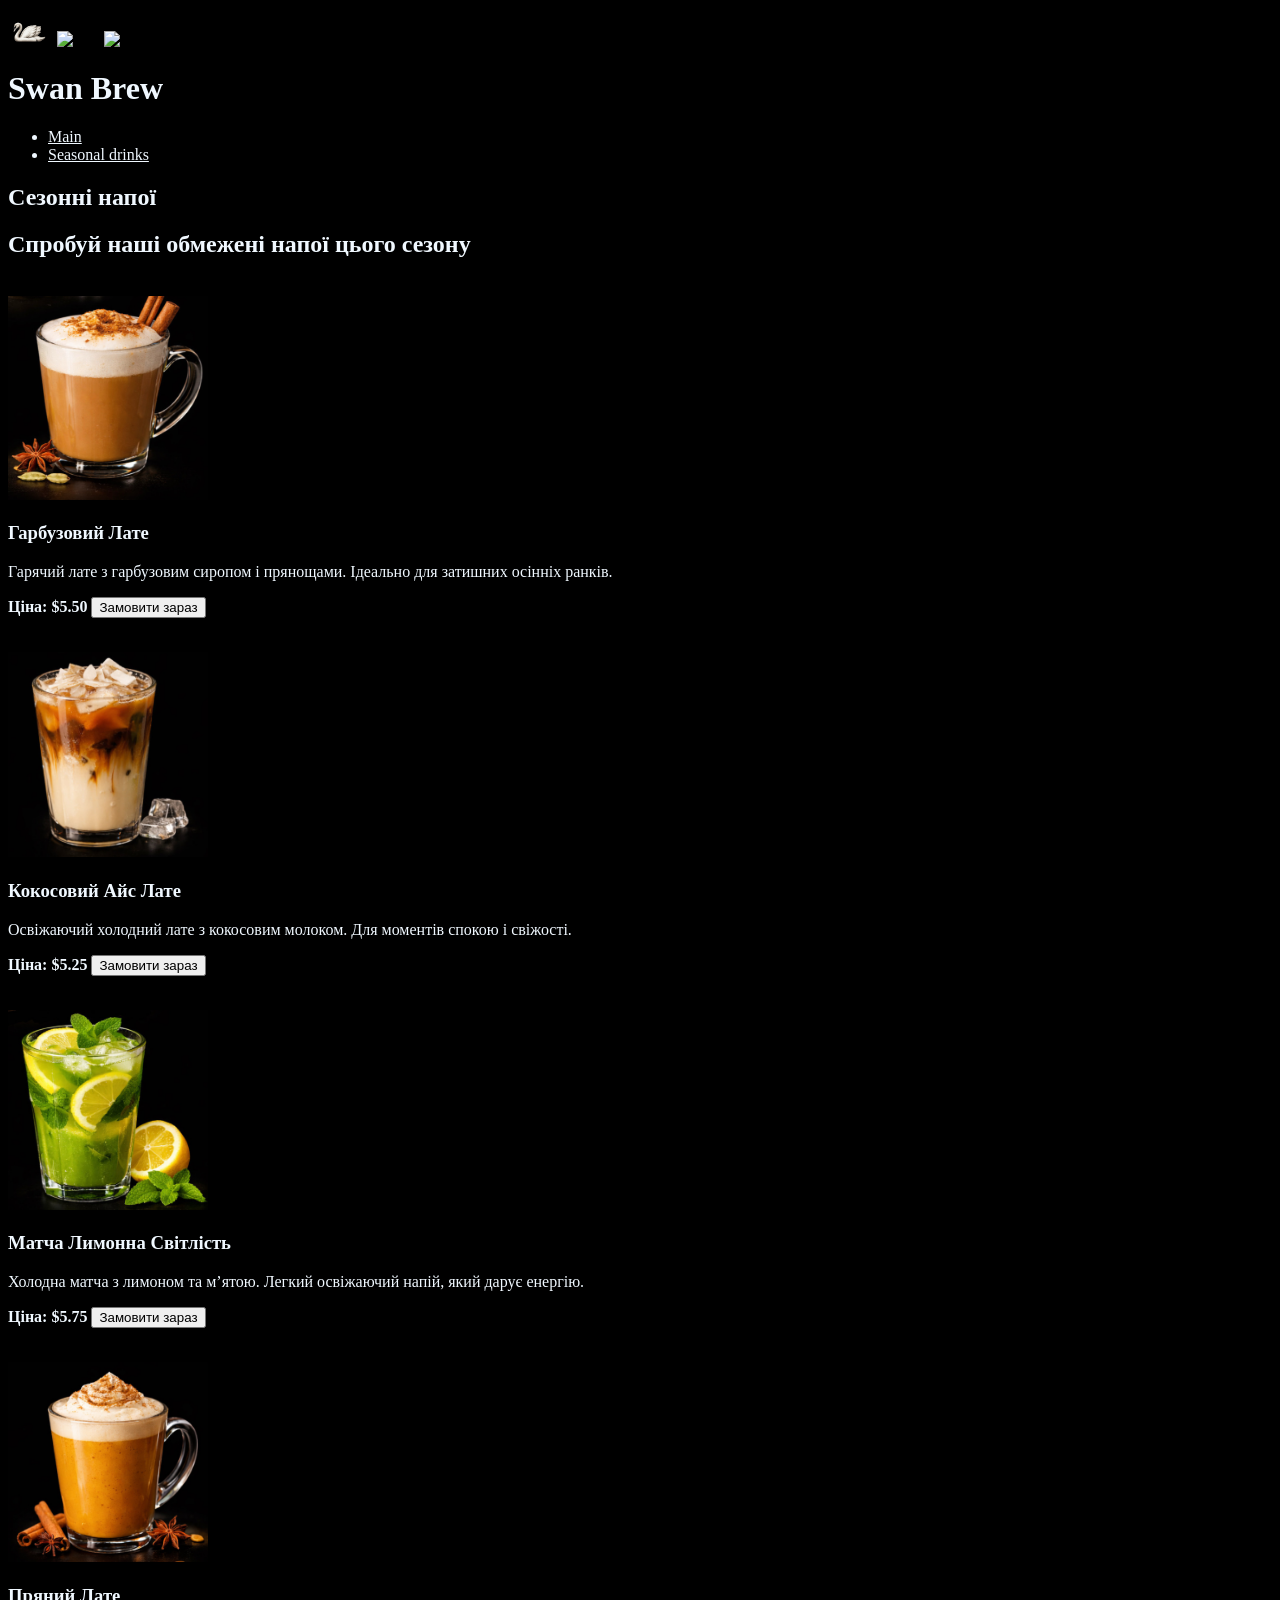
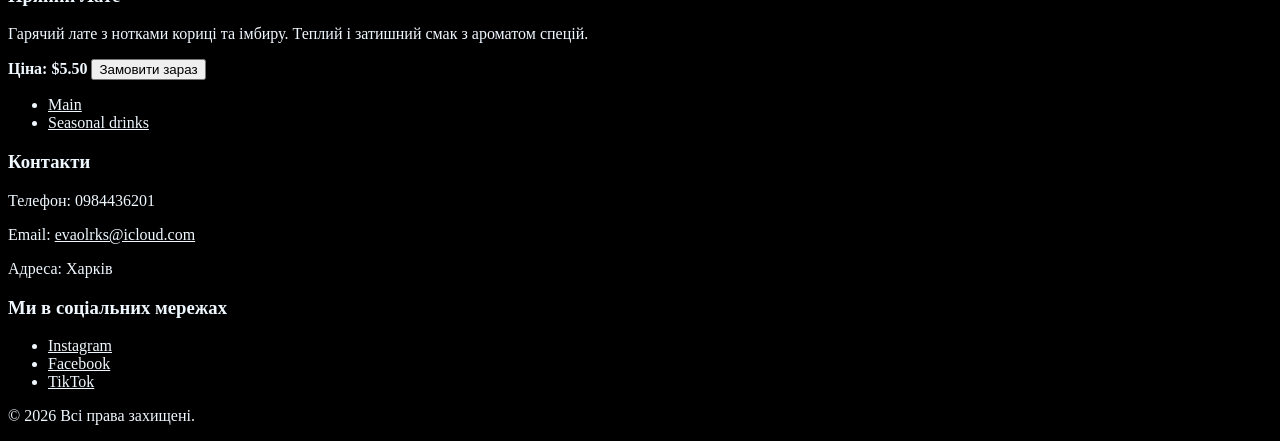
==== seasonal.html @ 901956c5 "first commit" ====
<!DOCTYPE html>
<html lang="uk">

<head>
    <meta charset="UTF-8">
    <meta name="viewport" content="width=device-width, initial-scale=1.0">
    <title>Document</title>
    <style>
        body {
            background-color: black;
        }

        h1 {
            color: aliceblue;
        }

        li {
            color: aliceblue;
        }

        h2 {
            color: aliceblue;
        }

        h3 {
            color: aliceblue;
        }

        p {
            color: aliceblue;
        }

        h4 {
            color: aliceblue;
        }

        a {
            color: aliceblue;
        }
    </style>
</head>

<body>
    <header>
        <img src="./images/swanBrew.jpg" alt="Swan Brew" width="45">
        <img src="./images/navigation.pdf" alt="Nav">
        <img src="./images/socialMedia.pdf" alt="SocialMedia">
        <h1>Swan Brew</h1>

        <nav>
            <ul>
                <li><a href="index.html">Main</a></li>
                <li><a href="seasonal.html">Seasonal drinks</a></li>
            </ul>
        </nav>
    </header>

    <main>
        <section id="seasonal">
            <h1>Сезонні напої</h1>
            <h2>Спробуй наші обмежені напої цього сезону</h2>

            <div class="cards">

                <div class="card">
                    <div class="badge">LIMITED</div>
                    <img src="./images/pumpkinLatte.JPEG" alt="Гарбузовий Лате" width="200">
                    <h3>Гарбузовий Лате</h3>
                    <p>Гарячий лате з гарбузовим сиропом і прянощами. Ідеально для затишних осінніх ранків.</p>
                    <p><strong>Ціна: $5.50 </strong><button>Замовити зараз</button></p>
                </div>

                <div class="card">
                    <div class="badge">NEW</div>
                    <img src="./images/coconutIcedLatte.JPEG" alt="Кокосовий Айс Лате" width="200">
                    <h3>Кокосовий Айс Лате</h3>
                    <p>Освіжаючий холодний лате з кокосовим молоком. Для моментів спокою і свіжості.</p>
                    <p><strong>Ціна: $5.25 </strong><button>Замовити зараз</button></p>
                </div>

                <div class="card">
                    <div class="badge">NEW</div>
                    <img src="./images/lemonMatcha.JPEG" alt="Матча Лимонна Світлість" width="200">
                    <h3>Матча Лимонна Світлість</h3>
                    <p>Холодна матча з лимоном та м’ятою. Легкий освіжаючий напій, який дарує енергію.</p>
                    <p><strong>Ціна: $5.75 </strong><button>Замовити зараз</button></p>
                </div>

                <div class="card">
                    <div class="badge">LIMITED</div>
                    <img src="./images/spicyLatte.JPEG" alt="Пряний Лате" width="200">
                    <h3>Пряний Лате</h3>
                    <p>Гарячий лате з нотками кориці та імбиру. Теплий і затишний смак з ароматом спецій.</p>
                    <p><strong>Ціна: $5.50 </strong><button>Замовити зараз</button></p>
                </div>

            </div>
        </section>
    </main>

    <footer>
        <nav>
            <ul>
                <li><a href="index.html">Main</a></li>
                <li><a href="seasonal.html">Seasonal drinks</a></li>
            </ul>
        </nav>
        <section id="contact">
            <h3>Контакти</h3>
            <p>Телефон: 0984436201</p>
            <p>Email: <a href="mailto:evaolrks@icloud.com">evaolrks@icloud.com</a></p>
            <p>Адреса: Харків</p>
        </section>
        <section id="social-media">
            <h3>Ми в соціальних мережах</h3>
            <ul>
                <li><a href="#">Instagram</a></li>
                <li><a href="#">Facebook</a></li>
                <li><a href="#">TikTok</a></li>
            </ul>
        </section>
        <p>&copy; 2026 Всі права захищені.</p>
    </footer>
</body>

</html>
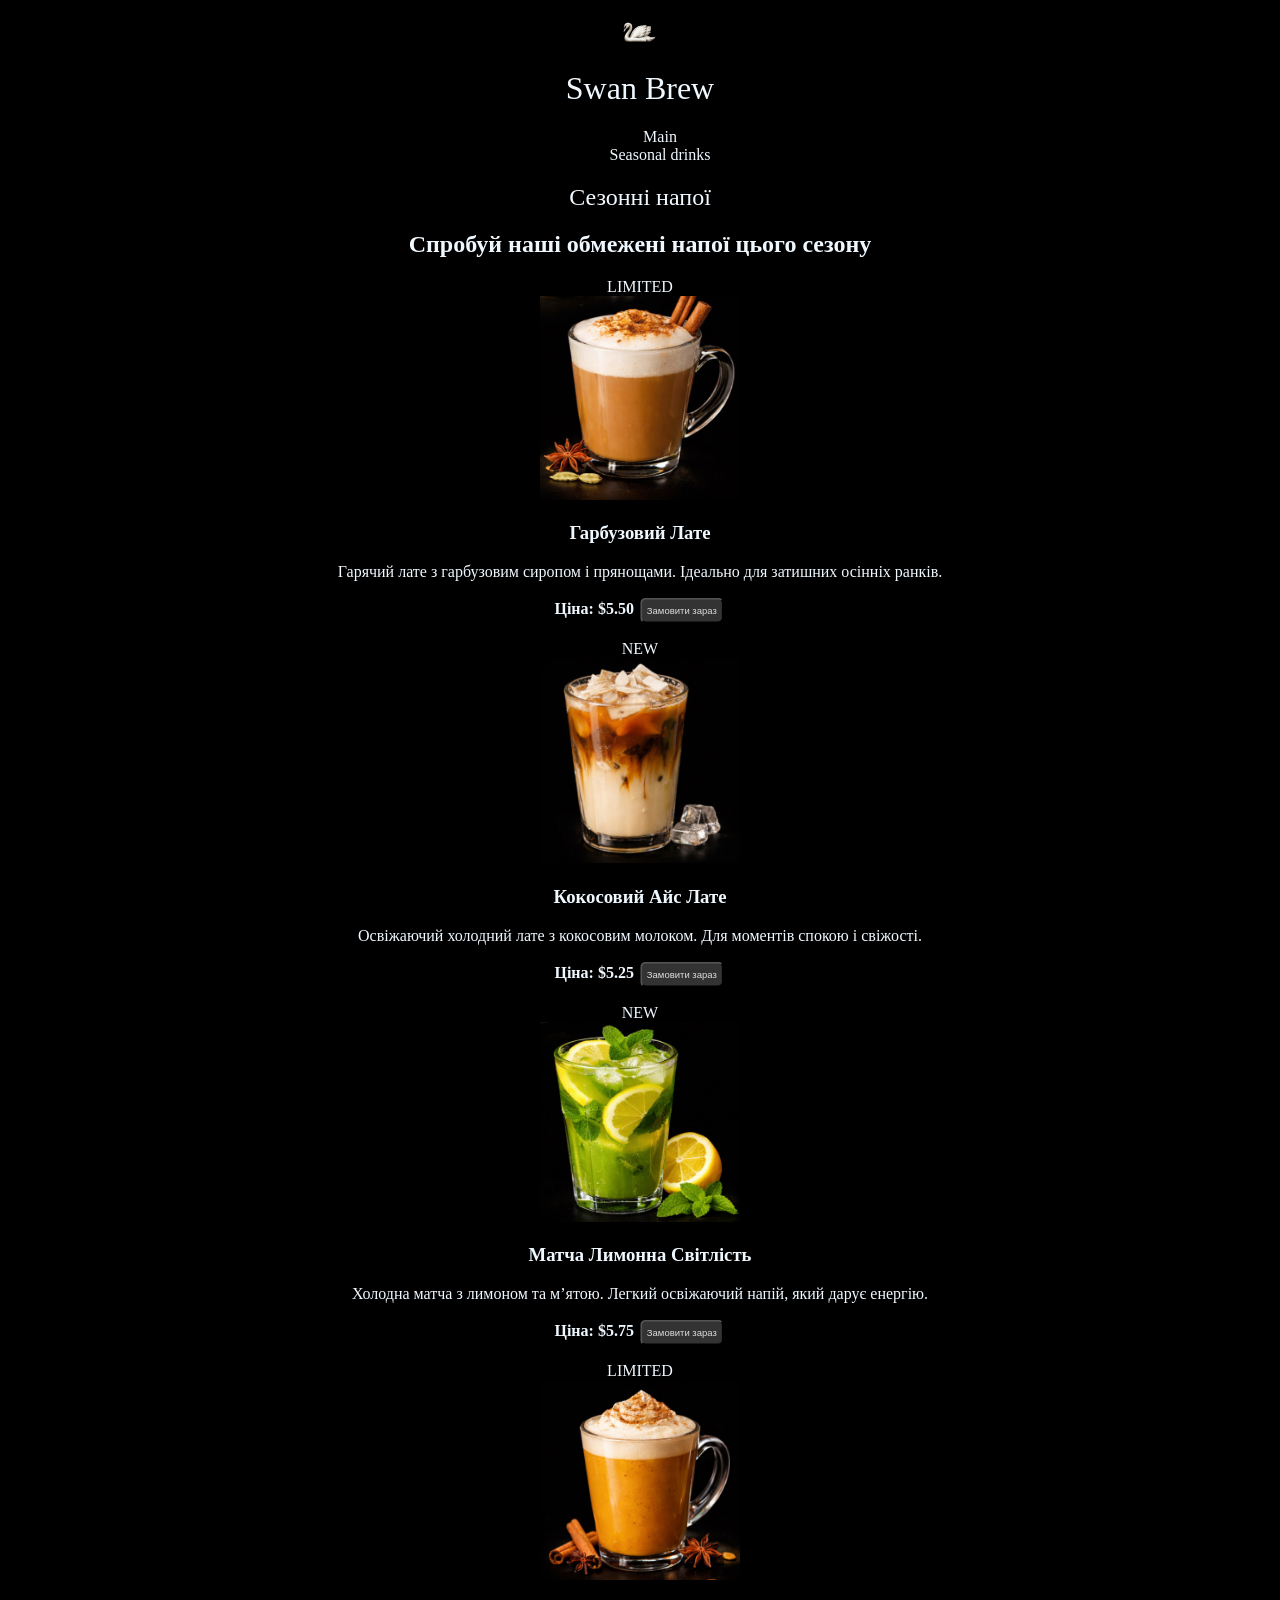
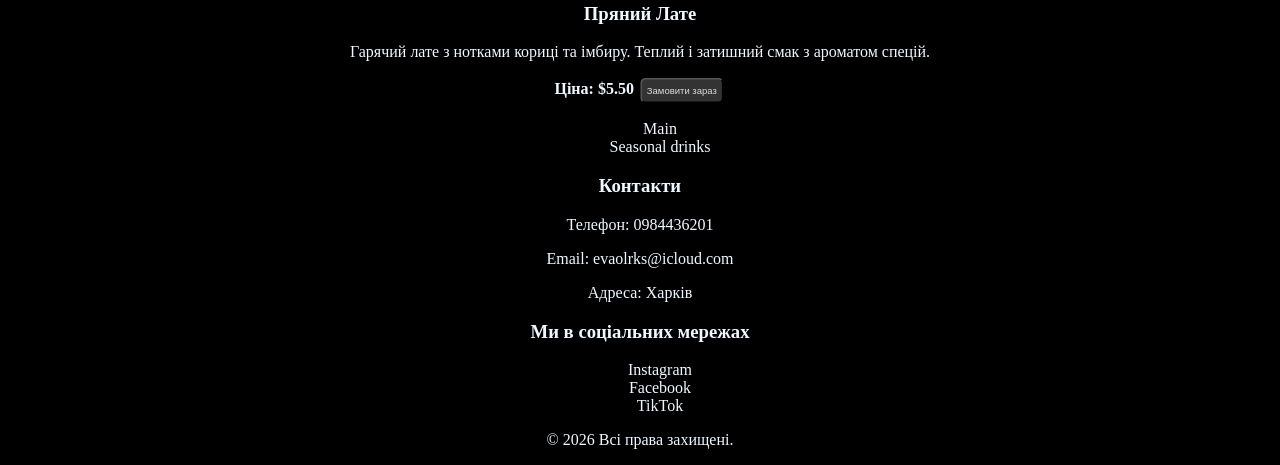
==== commit 4d1c6e34: "commit" ====
--- a/seasonal.html
+++ b/seasonal.html
@@ -4,49 +4,16 @@
 <head>
     <meta charset="UTF-8">
     <meta name="viewport" content="width=device-width, initial-scale=1.0">
-    <title>Document</title>
-    <style>
-        body {
-            background-color: black;
-        }
-
-        h1 {
-            color: aliceblue;
-        }
-
-        li {
-            color: aliceblue;
-        }
-
-        h2 {
-            color: aliceblue;
-        }
-
-        h3 {
-            color: aliceblue;
-        }
-
-        p {
-            color: aliceblue;
-        }
-
-        h4 {
-            color: aliceblue;
-        }
-
-        a {
-            color: aliceblue;
-        }
-    </style>
+    <title>Swan Brew - Seasonal Drinks</title>
+    <link rel="stylesheet" href="./style.css">
 </head>
 
 <body>
     <header>
         <img src="./images/swanBrew.jpg" alt="Swan Brew" width="45">
-        <img src="./images/navigation.pdf" alt="Nav">
-        <img src="./images/socialMedia.pdf" alt="SocialMedia">
+       
         <h1>Swan Brew</h1>
-
+       
         <nav>
             <ul>
                 <li><a href="index.html">Main</a></li>
@@ -59,40 +26,38 @@
         <section id="seasonal">
             <h1>Сезонні напої</h1>
             <h2>Спробуй наші обмежені напої цього сезону</h2>
-
-            <div class="cards">
-
-                <div class="card">
+            
+                <article class="product-card">
                     <div class="badge">LIMITED</div>
                     <img src="./images/pumpkinLatte.JPEG" alt="Гарбузовий Лате" width="200">
                     <h3>Гарбузовий Лате</h3>
                     <p>Гарячий лате з гарбузовим сиропом і прянощами. Ідеально для затишних осінніх ранків.</p>
                     <p><strong>Ціна: $5.50 </strong><button>Замовити зараз</button></p>
-                </div>
+                </article>
 
-                <div class="card">
+                <article  class="product-card">
                     <div class="badge">NEW</div>
                     <img src="./images/coconutIcedLatte.JPEG" alt="Кокосовий Айс Лате" width="200">
                     <h3>Кокосовий Айс Лате</h3>
                     <p>Освіжаючий холодний лате з кокосовим молоком. Для моментів спокою і свіжості.</p>
                     <p><strong>Ціна: $5.25 </strong><button>Замовити зараз</button></p>
-                </div>
+                </article>
 
-                <div class="card">
+                <article class="product-cart">
                     <div class="badge">NEW</div>
                     <img src="./images/lemonMatcha.JPEG" alt="Матча Лимонна Світлість" width="200">
                     <h3>Матча Лимонна Світлість</h3>
                     <p>Холодна матча з лимоном та м’ятою. Легкий освіжаючий напій, який дарує енергію.</p>
                     <p><strong>Ціна: $5.75 </strong><button>Замовити зараз</button></p>
-                </div>
+                </article>
 
-                <div class="card">
+                <article class="product-card">
                     <div class="badge">LIMITED</div>
                     <img src="./images/spicyLatte.JPEG" alt="Пряний Лате" width="200">
                     <h3>Пряний Лате</h3>
                     <p>Гарячий лате з нотками кориці та імбиру. Теплий і затишний смак з ароматом спецій.</p>
                     <p><strong>Ціна: $5.50 </strong><button>Замовити зараз</button></p>
-                </div>
+                </article>
 
             </div>
         </section>
--- a/style.css
+++ b/style.css
@@ -0,0 +1,41 @@
+ body {
+  background-color: rgb(0, 0, 0);
+  text-align: center;
+  color: aliceblue;
+   }
+a {
+  color : aliceblue;
+  text-decoration: none;
+}
+ul li {
+  list-style: none;
+}
+ h1 {
+  color: aliceblue;
+  font-family: "Cinzel", serif;
+  font-weight: 400;
+  font-style: normal;
+ }
+  button {
+  background-color: rgb(31, 31, 31);
+  color: rgb(222, 220, 220);
+  padding: 6px 5px;
+  font-size: 10px;
+  border-radius: 6px;
+  background-color: #333;
+  transform: scale(0.95);
+}
+.intro{
+font-family: "Cinzel", serif;
+  font-weight: 400;
+  font-style: normal;
+}
+#menu {
+  display: flex;     
+  flex-wrap: nowrap;    
+  gap: 20px;          
+  padding: 20px 0;   
+}
+
+
+
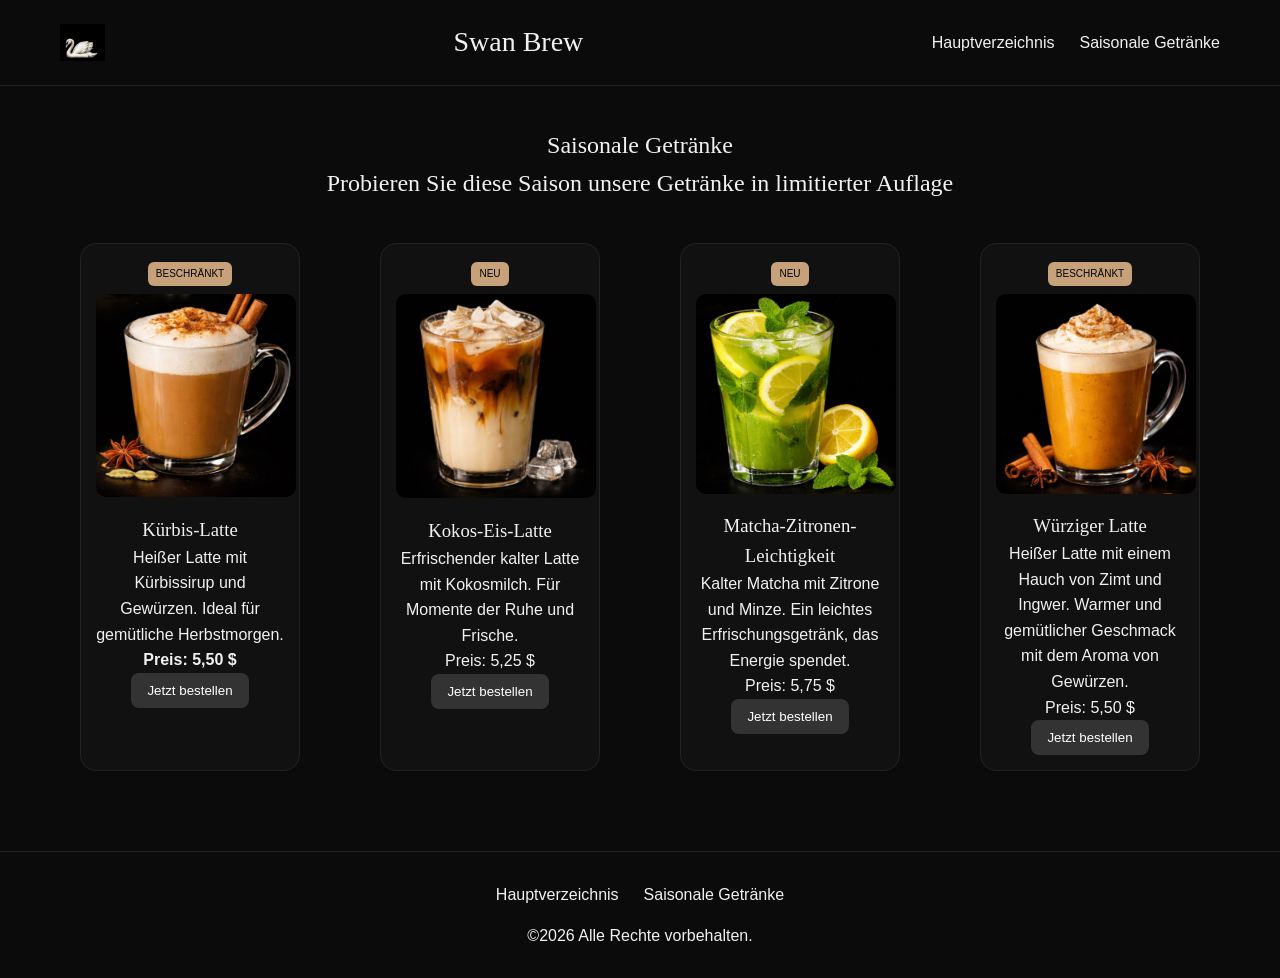
==== commit cd521958: "commit" ====
--- a/seasonal.html
+++ b/seasonal.html
@@ -4,7 +4,7 @@
 <head>
     <meta charset="UTF-8">
     <meta name="viewport" content="width=device-width, initial-scale=1.0">
-    <title>Swan Brew - Seasonal Drinks</title>
+    <title>Swan Brew – Saisonale Getränke</title>
     <link rel="stylesheet" href="./style.css">
 </head>
 
@@ -16,47 +16,47 @@
        
         <nav>
             <ul>
-                <li><a href="index.html">Main</a></li>
-                <li><a href="seasonal.html">Seasonal drinks</a></li>
+                <li><a href="index.html">Hauptverzeichnis</a></li>
+                <li><a href="seasonal.html">Saisonale Getränke</a></li>
             </ul>
         </nav>
     </header>
 
     <main>
         <section id="seasonal">
-            <h1>Сезонні напої</h1>
-            <h2>Спробуй наші обмежені напої цього сезону</h2>
-            
+            <h1>Saisonale Getränke</h1>
+            <h2>Probieren Sie diese Saison unsere Getränke in limitierter Auflage</h2>
+            <section class="seasonal-section">
                 <article class="product-card">
-                    <div class="badge">LIMITED</div>
-                    <img src="./images/pumpkinLatte.JPEG" alt="Гарбузовий Лате" width="200">
-                    <h3>Гарбузовий Лате</h3>
-                    <p>Гарячий лате з гарбузовим сиропом і прянощами. Ідеально для затишних осінніх ранків.</p>
-                    <p><strong>Ціна: $5.50 </strong><button>Замовити зараз</button></p>
+                    <div class="badge">BESCHRÄNKT</div>
+                    <img src="./images/pumpkinLatte.JPEG" alt="Kürbis-Latte" width="200">
+                   <h3>Kürbis-Latte</h3>
+                    <p>Heißer Latte mit Kürbissirup und Gewürzen. Ideal für gemütliche Herbstmorgen.</p>
+                    <p><strong>Preis: 5,50 $ </strong><button>Jetzt bestellen</button></p>
                 </article>
 
                 <article  class="product-card">
-                    <div class="badge">NEW</div>
-                    <img src="./images/coconutIcedLatte.JPEG" alt="Кокосовий Айс Лате" width="200">
-                    <h3>Кокосовий Айс Лате</h3>
-                    <p>Освіжаючий холодний лате з кокосовим молоком. Для моментів спокою і свіжості.</p>
-                    <p><strong>Ціна: $5.25 </strong><button>Замовити зараз</button></p>
-                </article>
-
-                <article class="product-cart">
-                    <div class="badge">NEW</div>
-                    <img src="./images/lemonMatcha.JPEG" alt="Матча Лимонна Світлість" width="200">
-                    <h3>Матча Лимонна Світлість</h3>
-                    <p>Холодна матча з лимоном та м’ятою. Легкий освіжаючий напій, який дарує енергію.</p>
-                    <p><strong>Ціна: $5.75 </strong><button>Замовити зараз</button></p>
+                    <div class="badge">NEU</div>
+                    <img src="./images/coconutIcedLatte.JPEG" alt="Kokos-Eis-Latte" width="200">
+                   <h3>Kokos-Eis-Latte</h3>
+                    <p>Erfrischender kalter Latte mit Kokosmilch. Für Momente der Ruhe und Frische.</p>
+                    <p>Preis: 5,25 $ <button>Jetzt bestellen</button></p>
                 </article>
 
                 <article class="product-card">
-                    <div class="badge">LIMITED</div>
-                    <img src="./images/spicyLatte.JPEG" alt="Пряний Лате" width="200">
-                    <h3>Пряний Лате</h3>
-                    <p>Гарячий лате з нотками кориці та імбиру. Теплий і затишний смак з ароматом спецій.</p>
-                    <p><strong>Ціна: $5.50 </strong><button>Замовити зараз</button></p>
+                    <div class="badge">NEU</div>
+                    <img src="./images/lemonMatcha.JPEG" alt="Matcha-Zitronen-Leichtigkeit" width="200">
+                    <h3>Matcha-Zitronen-Leichtigkeit</h3>
+                    <p>Kalter Matcha mit Zitrone und Minze. Ein leichtes Erfrischungsgetränk, das Energie spendet.</p>
+                    <p>Preis: 5,75 $ <button>Jetzt bestellen</button></p>
+                </article>
+
+                <article class="product-card">
+                    <div class="badge">BESCHRÄNKT</div>
+                    <img src="./images/spicyLatte.JPEG" alt="Würziger Latte" width="200">
+                    <h3>Würziger Latte</h3>
+                    <p>Heißer Latte mit einem Hauch von Zimt und Ingwer. Warmer und gemütlicher Geschmack mit dem Aroma von Gewürzen.</p>
+                    <p>Preis: 5,50 $ <button>Jetzt bestellen</button></p>
                 </article>
 
             </div>
@@ -66,25 +66,11 @@
     <footer>
         <nav>
             <ul>
-                <li><a href="index.html">Main</a></li>
-                <li><a href="seasonal.html">Seasonal drinks</a></li>
+                <li><a href="index.html">Hauptverzeichnis</a></li>
+                <li><a href="seasonal.html">Saisonale Getränke</a></li>
             </ul>
         </nav>
-        <section id="contact">
-            <h3>Контакти</h3>
-            <p>Телефон: 0984436201</p>
-            <p>Email: <a href="mailto:evaolrks@icloud.com">evaolrks@icloud.com</a></p>
-            <p>Адреса: Харків</p>
-        </section>
-        <section id="social-media">
-            <h3>Ми в соціальних мережах</h3>
-            <ul>
-                <li><a href="#">Instagram</a></li>
-                <li><a href="#">Facebook</a></li>
-                <li><a href="#">TikTok</a></li>
-            </ul>
-        </section>
-        <p>&copy; 2026 Всі права захищені.</p>
+        <p>&copy;2026 Alle Rechte vorbehalten.</p>
     </footer>
 </body>
 
--- a/style.css
+++ b/style.css
@@ -1,41 +1,185 @@
- body {
-  background-color: rgb(0, 0, 0);
-  text-align: center;
-  color: aliceblue;
-   }
-a {
-  color : aliceblue;
-  text-decoration: none;
-}
-ul li {
-  list-style: none;
-}
- h1 {
-  color: aliceblue;
-  font-family: "Cinzel", serif;
-  font-weight: 400;
-  font-style: normal;
- }
-  button {
-  background-color: rgb(31, 31, 31);
-  color: rgb(222, 220, 220);
-  padding: 6px 5px;
-  font-size: 10px;
-  border-radius: 6px;
-  background-color: #333;
-  transform: scale(0.95);
-}
-.intro{
-font-family: "Cinzel", serif;
-  font-weight: 400;
-  font-style: normal;
-}
-#menu {
-  display: flex;     
-  flex-wrap: nowrap;    
-  gap: 20px;          
-  padding: 20px 0;   
+
+* {
+  margin: 0;
+  padding: 0;
+  box-sizing: border-box;
 }
 
 
+body {
+  font-family: "Montserrat", sans-serif;
+  background-color: #0b0b0b;
+  color: #f1f1f1;
+  line-height: 1.6;
+}
 
+
+a {
+  color: #f1f1f1;
+  text-decoration: none;
+  transition: 0.2s;
+}
+
+a:hover {
+  color: #c7a17a;
+}
+
+
+ul {
+  list-style: none;
+}
+
+
+h1, h2, h3 {
+  font-family: "Cinzel", serif;
+  font-weight: 400;
+}
+
+
+header {
+  display: flex;
+  align-items: center;
+  justify-content: space-between;
+  padding: 20px 60px;
+  border-bottom: 1px solid #222;
+}
+
+header h1 {
+  font-size: 28px;
+}
+
+
+nav ul {
+  display: flex;
+  gap: 25px;
+}
+
+
+#hero {
+  text-align: center;
+  padding: 60px 20px;
+}
+
+.intro {
+  margin: 15px 0;
+  font-size: 18px;
+  color: #c7a17a;
+}
+
+
+button {
+  background-color: #333;
+  color: #fff;
+  padding: 10px 16px;
+  border-radius: 8px;
+  border: none;
+  cursor: pointer;
+  transition: 0.3s;
+}
+
+button:hover {
+  background-color: #c7a17a;
+  color: #000;
+  transform: scale(1.05);
+}
+
+#menu, .products {
+  display: flex;
+  flex-wrap: wrap;
+  gap: 25px;
+  justify-content: center;
+  padding: 40px 20px;
+}
+.seasonal-section{
+display: flex;
+justify-content: space-around;
+}
+
+.product-card {
+  background-color: #111;
+  padding: 15px;
+  border-radius: 16px;
+  width: 220px;
+  text-align: center;
+  transition: 0.3s;
+  border: 1px solid #222;
+}
+
+.product-card:hover {
+  transform: translateY(-8px);
+  border-color: #c7a17a;
+}
+
+
+.product-card img {
+  border-radius: 10px;
+  margin-bottom: 10px;
+}
+
+
+.badge {
+  background-color: #c7a17a;
+  color: #000;
+  font-size: 10px;
+  padding: 4px 8px;
+  border-radius: 6px;
+  display: inline-block;
+  margin-bottom: 8px;
+}
+
+
+section {
+  padding: 40px 20px;
+  text-align: center;
+}
+
+
+#app ul {
+  margin-top: 15px;
+}
+
+#app li {
+  margin: 8px 0;
+}
+
+
+form {
+  text-align: center;
+  padding: 40px 20px;
+}
+
+input {
+  padding: 10px;
+  border-radius: 6px;
+  border: none;
+  margin-top: 10px;
+  width: 250px;
+}
+
+
+footer {
+  border-top: 1px solid #222;
+  padding: 30px 20px;
+  text-align: center;
+}
+
+footer nav ul {
+  justify-content: center;
+  margin-bottom: 15px;
+}
+
+@media (max-width: 768px) {
+  header {
+    flex-direction: column;
+    gap: 15px;
+  }
+
+  nav ul {
+    flex-wrap: wrap;
+    justify-content: center;
+  }
+
+  .product-card {
+    width: 90%;
+  }
+}
